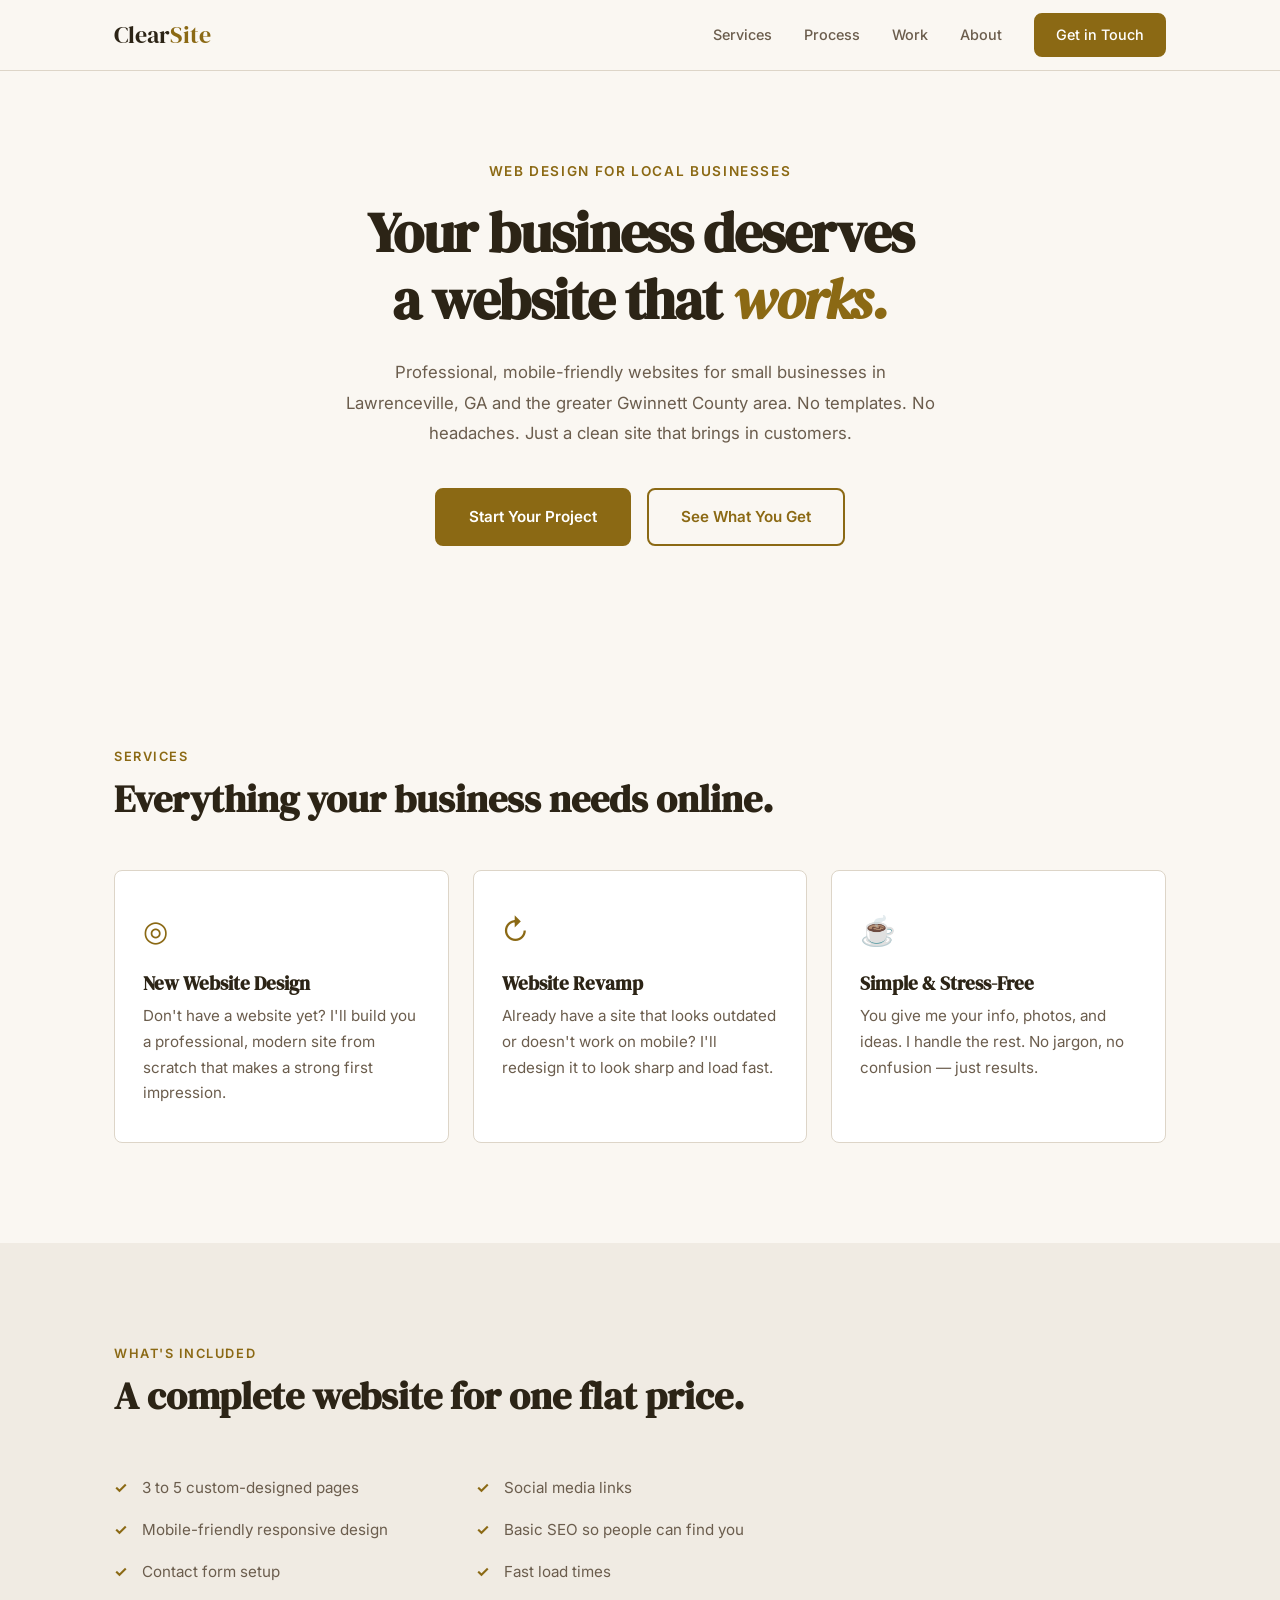
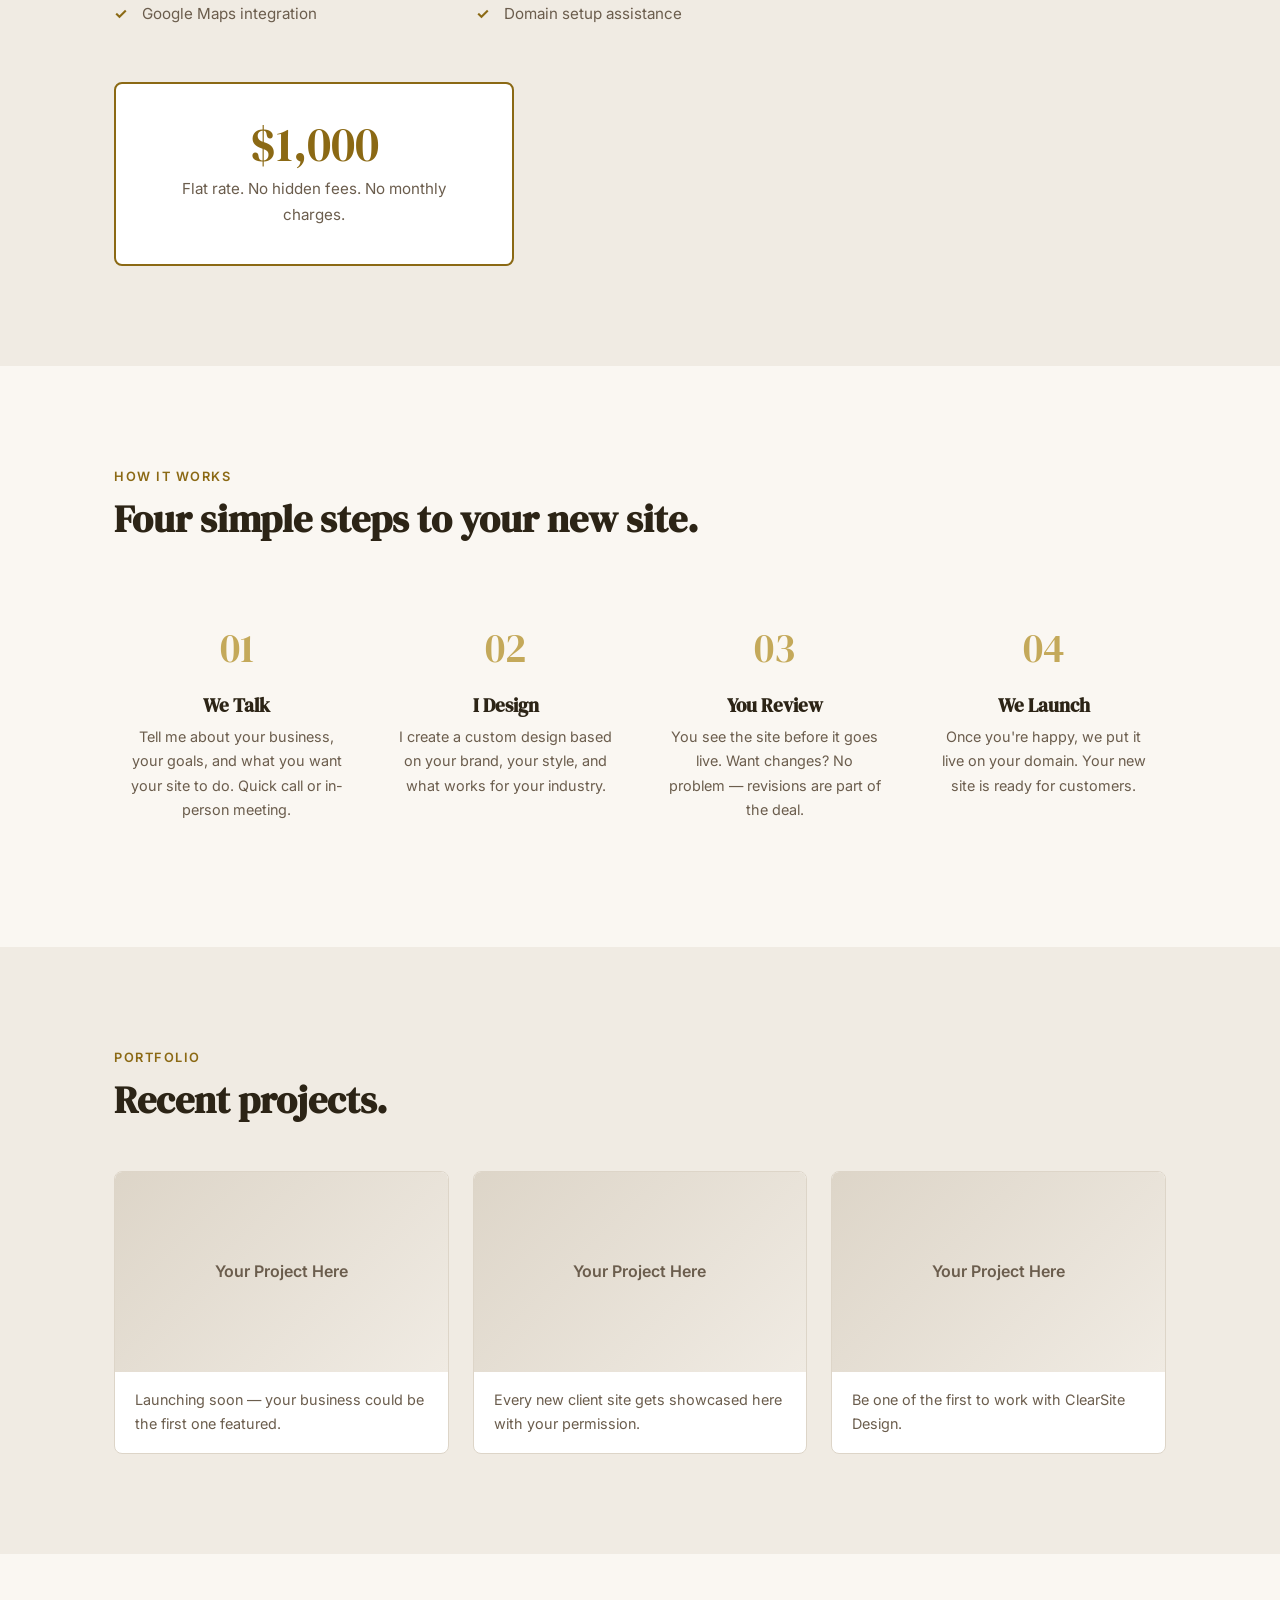
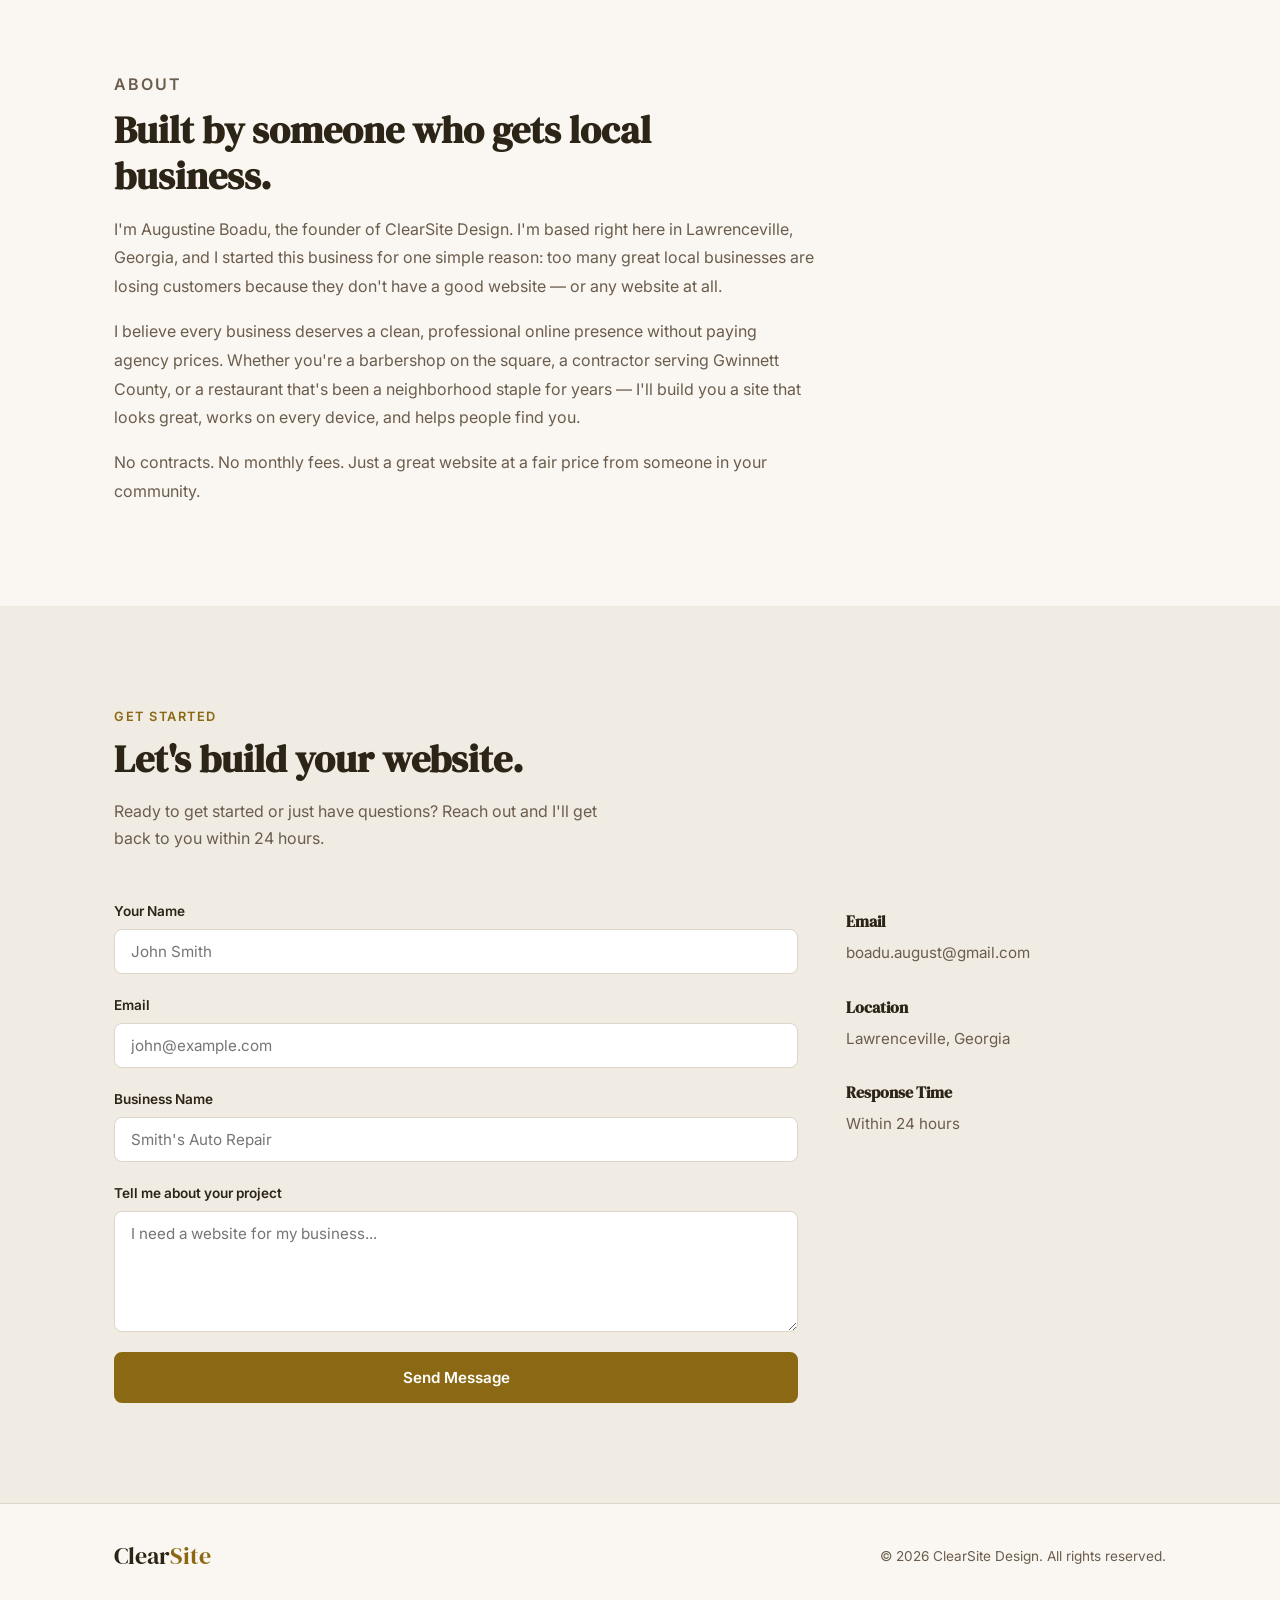
==== index.html @ ae298e4c "Initial ClearSite Design website" ====
<!DOCTYPE html>
<html lang="en">
<head>
    <meta charset="UTF-8">
    <meta name="viewport" content="width=device-width, initial-scale=1.0">
    <meta name="description" content="ClearSite Design — Professional web design for local businesses in Lawrenceville, GA and the greater Gwinnett County area.">
    <title>ClearSite Design | Web Design for Local Businesses</title>
    <link rel="preconnect" href="https://fonts.googleapis.com">
    <link rel="preconnect" href="https://fonts.gstatic.com" crossorigin>
    <link href="https://fonts.googleapis.com/css2?family=DM+Serif+Display&family=Inter:wght@400;500;600&display=swap" rel="stylesheet">
    <link rel="stylesheet" href="styles.css">
</head>
<body>
    <!-- Navigation -->
    <nav class="nav" id="nav">
        <div class="container nav-container">
            <a href="#" class="logo">Clear<span>Site</span></a>
            <button class="nav-toggle" id="nav-toggle" aria-label="Toggle menu">
                <span></span>
                <span></span>
                <span></span>
            </button>
            <ul class="nav-links" id="nav-links">
                <li><a href="#services">Services</a></li>
                <li><a href="#process">Process</a></li>
                <li><a href="#work">Work</a></li>
                <li><a href="#about">About</a></li>
                <li><a href="#contact" class="btn btn-sm">Get in Touch</a></li>
            </ul>
        </div>
    </nav>

    <!-- Hero -->
    <header class="hero">
        <div class="container">
            <p class="hero-tag">Web Design for Local Businesses</p>
            <h1>Your business deserves<br>a website that <em>works.</em></h1>
            <p class="hero-sub">Professional, mobile-friendly websites for small businesses in Lawrenceville, GA and the greater Gwinnett County area. No templates. No headaches. Just a clean site that brings in customers.</p>
            <div class="hero-actions">
                <a href="#contact" class="btn">Start Your Project</a>
                <a href="#services" class="btn btn-outline">See What You Get</a>
            </div>
        </div>
    </header>

    <!-- Services -->
    <section class="section" id="services">
        <div class="container">
            <p class="section-tag">Services</p>
            <h2>Everything your business needs online.</h2>
            <div class="services-grid">
                <div class="card">
                    <div class="card-icon">&#9678;</div>
                    <h3>New Website Design</h3>
                    <p>Don't have a website yet? I'll build you a professional, modern site from scratch that makes a strong first impression.</p>
                </div>
                <div class="card">
                    <div class="card-icon">&#8635;</div>
                    <h3>Website Revamp</h3>
                    <p>Already have a site that looks outdated or doesn't work on mobile? I'll redesign it to look sharp and load fast.</p>
                </div>
                <div class="card">
                    <div class="card-icon">&#9749;</div>
                    <h3>Simple & Stress-Free</h3>
                    <p>You give me your info, photos, and ideas. I handle the rest. No jargon, no confusion — just results.</p>
                </div>
            </div>
        </div>
    </section>

    <!-- What's Included -->
    <section class="section section-alt" id="included">
        <div class="container">
            <p class="section-tag">What's Included</p>
            <h2>A complete website for one flat price.</h2>
            <div class="included-grid">
                <ul class="check-list">
                    <li>3 to 5 custom-designed pages</li>
                    <li>Mobile-friendly responsive design</li>
                    <li>Contact form setup</li>
                    <li>Google Maps integration</li>
                </ul>
                <ul class="check-list">
                    <li>Social media links</li>
                    <li>Basic SEO so people can find you</li>
                    <li>Fast load times</li>
                    <li>Domain setup assistance</li>
                </ul>
            </div>
            <div class="pricing-callout">
                <p class="price">$1,000</p>
                <p class="price-desc">Flat rate. No hidden fees. No monthly charges.</p>
            </div>
        </div>
    </section>

    <!-- Process -->
    <section class="section" id="process">
        <div class="container">
            <p class="section-tag">How It Works</p>
            <h2>Four simple steps to your new site.</h2>
            <div class="process-grid">
                <div class="step">
                    <div class="step-num">01</div>
                    <h3>We Talk</h3>
                    <p>Tell me about your business, your goals, and what you want your site to do. Quick call or in-person meeting.</p>
                </div>
                <div class="step">
                    <div class="step-num">02</div>
                    <h3>I Design</h3>
                    <p>I create a custom design based on your brand, your style, and what works for your industry.</p>
                </div>
                <div class="step">
                    <div class="step-num">03</div>
                    <h3>You Review</h3>
                    <p>You see the site before it goes live. Want changes? No problem — revisions are part of the deal.</p>
                </div>
                <div class="step">
                    <div class="step-num">04</div>
                    <h3>We Launch</h3>
                    <p>Once you're happy, we put it live on your domain. Your new site is ready for customers.</p>
                </div>
            </div>
        </div>
    </section>

    <!-- Work / Portfolio -->
    <section class="section section-alt" id="work">
        <div class="container">
            <p class="section-tag">Portfolio</p>
            <h2>Recent projects.</h2>
            <div class="portfolio-grid">
                <div class="portfolio-card">
                    <div class="portfolio-placeholder">Your Project Here</div>
                    <p>Launching soon — your business could be the first one featured.</p>
                </div>
                <div class="portfolio-card">
                    <div class="portfolio-placeholder">Your Project Here</div>
                    <p>Every new client site gets showcased here with your permission.</p>
                </div>
                <div class="portfolio-card">
                    <div class="portfolio-placeholder">Your Project Here</div>
                    <p>Be one of the first to work with ClearSite Design.</p>
                </div>
            </div>
        </div>
    </section>

    <!-- About -->
    <section class="section" id="about">
        <div class="container">
            <div class="about-content">
                <p class="section-tag">About</p>
                <h2>Built by someone who gets local business.</h2>
                <p>I'm Augustine Boadu, the founder of ClearSite Design. I'm based right here in Lawrenceville, Georgia, and I started this business for one simple reason: too many great local businesses are losing customers because they don't have a good website — or any website at all.</p>
                <p>I believe every business deserves a clean, professional online presence without paying agency prices. Whether you're a barbershop on the square, a contractor serving Gwinnett County, or a restaurant that's been a neighborhood staple for years — I'll build you a site that looks great, works on every device, and helps people find you.</p>
                <p>No contracts. No monthly fees. Just a great website at a fair price from someone in your community.</p>
            </div>
        </div>
    </section>

    <!-- Contact -->
    <section class="section section-alt" id="contact">
        <div class="container">
            <p class="section-tag">Get Started</p>
            <h2>Let's build your website.</h2>
            <p class="contact-sub">Ready to get started or just have questions? Reach out and I'll get back to you within 24 hours.</p>
            <div class="contact-content">
                <form class="contact-form" id="contact-form" action="https://formsubmit.co/boadu.august@gmail.com" method="POST">
                    <input type="hidden" name="_subject" value="New inquiry from ClearSite Design website">
                    <input type="hidden" name="_captcha" value="false">
                    <input type="hidden" name="_next" value="#">
                    <div class="form-group">
                        <label for="name">Your Name</label>
                        <input type="text" id="name" name="name" required placeholder="John Smith">
                    </div>
                    <div class="form-group">
                        <label for="email">Email</label>
                        <input type="email" id="email" name="email" required placeholder="john@example.com">
                    </div>
                    <div class="form-group">
                        <label for="business">Business Name</label>
                        <input type="text" id="business" name="business" placeholder="Smith's Auto Repair">
                    </div>
                    <div class="form-group">
                        <label for="message">Tell me about your project</label>
                        <textarea id="message" name="message" rows="5" required placeholder="I need a website for my business..."></textarea>
                    </div>
                    <button type="submit" class="btn btn-full">Send Message</button>
                </form>
                <div class="contact-info">
                    <div class="info-item">
                        <h4>Email</h4>
                        <a href="mailto:boadu.august@gmail.com">boadu.august@gmail.com</a>
                    </div>
                    <div class="info-item">
                        <h4>Location</h4>
                        <p>Lawrenceville, Georgia</p>
                    </div>
                    <div class="info-item">
                        <h4>Response Time</h4>
                        <p>Within 24 hours</p>
                    </div>
                </div>
            </div>
        </div>
    </section>

    <!-- Footer -->
    <footer class="footer">
        <div class="container footer-container">
            <a href="#" class="logo">Clear<span>Site</span></a>
            <p>&copy; 2026 ClearSite Design. All rights reserved.</p>
        </div>
    </footer>

    <script src="script.js"></script>
</body>
</html>
---- styles.css ----
/* ===========================
   ClearSite Design — Styles
   Earth Tone Palette
   =========================== */

:root {
    --color-bg: #FAF7F2;
    --color-bg-alt: #F0EBE3;
    --color-text: #2C2416;
    --color-text-light: #6B5D4D;
    --color-accent: #8B6914;
    --color-accent-hover: #A37D1A;
    --color-accent-light: #C4A95A;
    --color-warm: #D4A574;
    --color-border: #DDD5C8;
    --color-white: #FFFFFF;
    --color-card: #FFFFFF;

    --font-heading: 'DM Serif Display', serif;
    --font-body: 'Inter', sans-serif;

    --max-width: 1100px;
    --radius: 8px;
}

/* Reset */
*, *::before, *::after {
    margin: 0;
    padding: 0;
    box-sizing: border-box;
}

html {
    scroll-behavior: smooth;
    scroll-padding-top: 80px;
}

body {
    font-family: var(--font-body);
    background: var(--color-bg);
    color: var(--color-text);
    line-height: 1.7;
    font-size: 16px;
    -webkit-font-smoothing: antialiased;
}

img {
    max-width: 100%;
    display: block;
}

a {
    color: var(--color-accent);
    text-decoration: none;
    transition: color 0.2s;
}

a:hover {
    color: var(--color-accent-hover);
}

.container {
    max-width: var(--max-width);
    margin: 0 auto;
    padding: 0 24px;
}

/* ===========================
   Typography
   =========================== */

h1, h2, h3 {
    font-family: var(--font-heading);
    line-height: 1.2;
    color: var(--color-text);
}

h1 {
    font-size: clamp(2.2rem, 5vw, 3.5rem);
    letter-spacing: -0.02em;
}

h1 em {
    font-style: italic;
    color: var(--color-accent);
}

h2 {
    font-size: clamp(1.6rem, 3.5vw, 2.4rem);
    margin-bottom: 16px;
}

h3 {
    font-size: 1.2rem;
    margin-bottom: 8px;
}

/* ===========================
   Buttons
   =========================== */

.btn {
    display: inline-block;
    padding: 14px 32px;
    background: var(--color-accent);
    color: var(--color-white);
    font-family: var(--font-body);
    font-size: 0.95rem;
    font-weight: 600;
    border: 2px solid var(--color-accent);
    border-radius: var(--radius);
    cursor: pointer;
    transition: all 0.25s;
    text-align: center;
}

.btn:hover {
    background: var(--color-accent-hover);
    border-color: var(--color-accent-hover);
    color: var(--color-white);
    transform: translateY(-1px);
}

.btn-outline {
    background: transparent;
    color: var(--color-accent);
}

.btn-outline:hover {
    background: var(--color-accent);
    color: var(--color-white);
}

.btn-sm {
    padding: 8px 20px;
    font-size: 0.85rem;
}

.btn-full {
    width: 100%;
}

/* ===========================
   Navigation
   =========================== */

.nav {
    position: fixed;
    top: 0;
    left: 0;
    right: 0;
    z-index: 1000;
    background: rgba(250, 247, 242, 0.95);
    backdrop-filter: blur(10px);
    border-bottom: 1px solid var(--color-border);
    transition: box-shadow 0.3s;
}

.nav.scrolled {
    box-shadow: 0 2px 20px rgba(44, 36, 22, 0.08);
}

.nav-container {
    display: flex;
    align-items: center;
    justify-content: space-between;
    height: 70px;
}

.logo {
    font-family: var(--font-heading);
    font-size: 1.5rem;
    color: var(--color-text);
}

.logo:hover {
    color: var(--color-text);
}

.logo span {
    color: var(--color-accent);
}

.nav-links {
    display: flex;
    align-items: center;
    gap: 32px;
    list-style: none;
}

.nav-links a {
    font-size: 0.9rem;
    font-weight: 500;
    color: var(--color-text-light);
}

.nav-links a:hover {
    color: var(--color-accent);
}

.nav-links .btn {
    color: var(--color-white);
}

.nav-toggle {
    display: none;
    flex-direction: column;
    gap: 5px;
    background: none;
    border: none;
    cursor: pointer;
    padding: 4px;
}

.nav-toggle span {
    width: 24px;
    height: 2px;
    background: var(--color-text);
    transition: all 0.3s;
}

/* ===========================
   Hero
   =========================== */

.hero {
    padding: 160px 0 100px;
    text-align: center;
}

.hero-tag {
    font-size: 0.85rem;
    font-weight: 600;
    text-transform: uppercase;
    letter-spacing: 0.12em;
    color: var(--color-accent);
    margin-bottom: 16px;
}

.hero h1 {
    margin-bottom: 24px;
}

.hero-sub {
    max-width: 600px;
    margin: 0 auto 40px;
    font-size: 1.05rem;
    color: var(--color-text-light);
    line-height: 1.8;
}

.hero-actions {
    display: flex;
    gap: 16px;
    justify-content: center;
    flex-wrap: wrap;
}

/* ===========================
   Sections
   =========================== */

.section {
    padding: 100px 0;
}

.section-alt {
    background: var(--color-bg-alt);
}

.section-tag {
    font-size: 0.8rem;
    font-weight: 600;
    text-transform: uppercase;
    letter-spacing: 0.12em;
    color: var(--color-accent);
    margin-bottom: 8px;
}

/* ===========================
   Services Grid
   =========================== */

.services-grid {
    display: grid;
    grid-template-columns: repeat(3, 1fr);
    gap: 24px;
    margin-top: 48px;
}

.card {
    background: var(--color-card);
    padding: 36px 28px;
    border-radius: var(--radius);
    border: 1px solid var(--color-border);
    transition: transform 0.25s, box-shadow 0.25s;
}

.card:hover {
    transform: translateY(-4px);
    box-shadow: 0 12px 32px rgba(44, 36, 22, 0.08);
}

.card-icon {
    font-size: 1.8rem;
    margin-bottom: 16px;
    color: var(--color-accent);
}

.card p {
    color: var(--color-text-light);
    font-size: 0.95rem;
}

/* ===========================
   What's Included
   =========================== */

.included-grid {
    display: grid;
    grid-template-columns: 1fr 1fr;
    gap: 24px;
    margin-top: 48px;
    max-width: 700px;
}

.check-list {
    list-style: none;
}

.check-list li {
    padding: 8px 0;
    padding-left: 28px;
    position: relative;
    color: var(--color-text-light);
    font-size: 0.95rem;
}

.check-list li::before {
    content: "\2713";
    position: absolute;
    left: 0;
    color: var(--color-accent);
    font-weight: 700;
}

.pricing-callout {
    margin-top: 48px;
    padding: 36px;
    background: var(--color-white);
    border: 2px solid var(--color-accent);
    border-radius: var(--radius);
    text-align: center;
    max-width: 400px;
}

.price {
    font-family: var(--font-heading);
    font-size: 3rem;
    color: var(--color-accent);
    line-height: 1;
}

.price-desc {
    color: var(--color-text-light);
    margin-top: 8px;
    font-size: 0.95rem;
}

/* ===========================
   Process
   =========================== */

.process-grid {
    display: grid;
    grid-template-columns: repeat(4, 1fr);
    gap: 24px;
    margin-top: 48px;
}

.step {
    text-align: center;
    padding: 24px 16px;
}

.step-num {
    font-family: var(--font-heading);
    font-size: 2.5rem;
    color: var(--color-accent-light);
    margin-bottom: 12px;
}

.step p {
    color: var(--color-text-light);
    font-size: 0.9rem;
}

/* ===========================
   Portfolio
   =========================== */

.portfolio-grid {
    display: grid;
    grid-template-columns: repeat(3, 1fr);
    gap: 24px;
    margin-top: 48px;
}

.portfolio-card {
    border-radius: var(--radius);
    overflow: hidden;
    border: 1px solid var(--color-border);
    background: var(--color-white);
}

.portfolio-placeholder {
    height: 200px;
    background: linear-gradient(135deg, var(--color-border) 0%, var(--color-bg-alt) 100%);
    display: flex;
    align-items: center;
    justify-content: center;
    font-weight: 600;
    color: var(--color-text-light);
    font-size: 1rem;
}

.portfolio-card p {
    padding: 16px 20px;
    font-size: 0.9rem;
    color: var(--color-text-light);
}

/* ===========================
   About
   =========================== */

.about-content {
    max-width: 700px;
}

.about-content p {
    margin-top: 16px;
    color: var(--color-text-light);
    font-size: 1rem;
    line-height: 1.8;
}

/* ===========================
   Contact
   =========================== */

.contact-sub {
    color: var(--color-text-light);
    max-width: 500px;
    margin-bottom: 48px;
}

.contact-content {
    display: grid;
    grid-template-columns: 1fr 320px;
    gap: 48px;
    align-items: start;
}

.contact-form {
    display: flex;
    flex-direction: column;
    gap: 20px;
}

.form-group {
    display: flex;
    flex-direction: column;
    gap: 6px;
}

.form-group label {
    font-size: 0.85rem;
    font-weight: 600;
    color: var(--color-text);
}

.form-group input,
.form-group textarea {
    font-family: var(--font-body);
    font-size: 0.95rem;
    padding: 12px 16px;
    border: 1px solid var(--color-border);
    border-radius: var(--radius);
    background: var(--color-white);
    color: var(--color-text);
    transition: border-color 0.2s;
    outline: none;
}

.form-group input:focus,
.form-group textarea:focus {
    border-color: var(--color-accent);
}

.form-group textarea {
    resize: vertical;
}

.contact-info {
    display: flex;
    flex-direction: column;
    gap: 28px;
    padding-top: 8px;
}

.info-item h4 {
    font-family: var(--font-heading);
    font-size: 1rem;
    margin-bottom: 4px;
}

.info-item p,
.info-item a {
    color: var(--color-text-light);
    font-size: 0.95rem;
}

/* ===========================
   Footer
   =========================== */

.footer {
    padding: 32px 0;
    border-top: 1px solid var(--color-border);
}

.footer-container {
    display: flex;
    align-items: center;
    justify-content: space-between;
}

.footer p {
    font-size: 0.85rem;
    color: var(--color-text-light);
}

/* ===========================
   Responsive
   =========================== */

@media (max-width: 900px) {
    .services-grid,
    .process-grid,
    .portfolio-grid {
        grid-template-columns: 1fr 1fr;
    }

    .contact-content {
        grid-template-columns: 1fr;
    }
}

@media (max-width: 650px) {
    .nav-toggle {
        display: flex;
    }

    .nav-links {
        position: fixed;
        top: 70px;
        left: 0;
        right: 0;
        background: var(--color-bg);
        flex-direction: column;
        padding: 24px;
        gap: 20px;
        border-bottom: 1px solid var(--color-border);
        transform: translateY(-120%);
        transition: transform 0.3s;
    }

    .nav-links.open {
        transform: translateY(0);
    }

    .services-grid,
    .process-grid,
    .portfolio-grid {
        grid-template-columns: 1fr;
    }

    .included-grid {
        grid-template-columns: 1fr;
    }

    .hero {
        padding: 130px 0 70px;
    }

    .section {
        padding: 70px 0;
    }

    .hero-actions {
        flex-direction: column;
        align-items: center;
    }

    .footer-container {
        flex-direction: column;
        gap: 12px;
        text-align: center;
    }
}
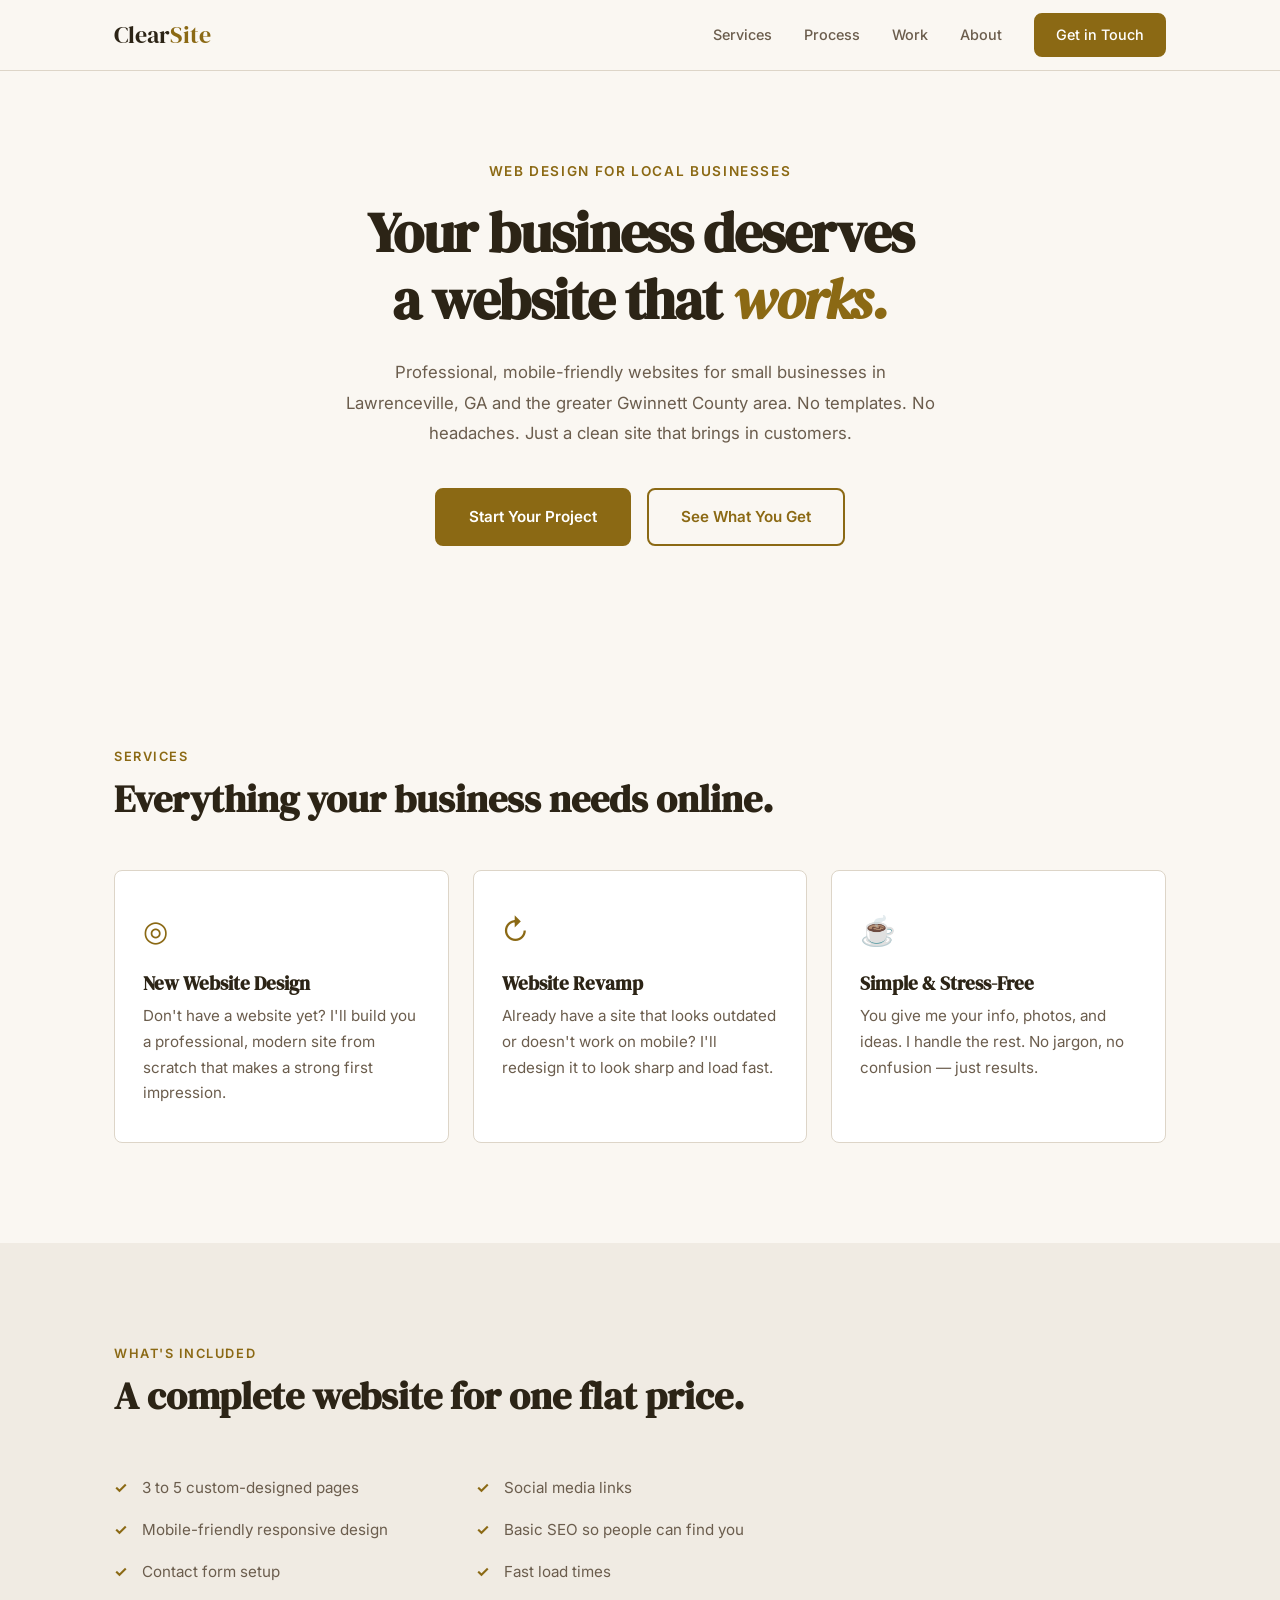
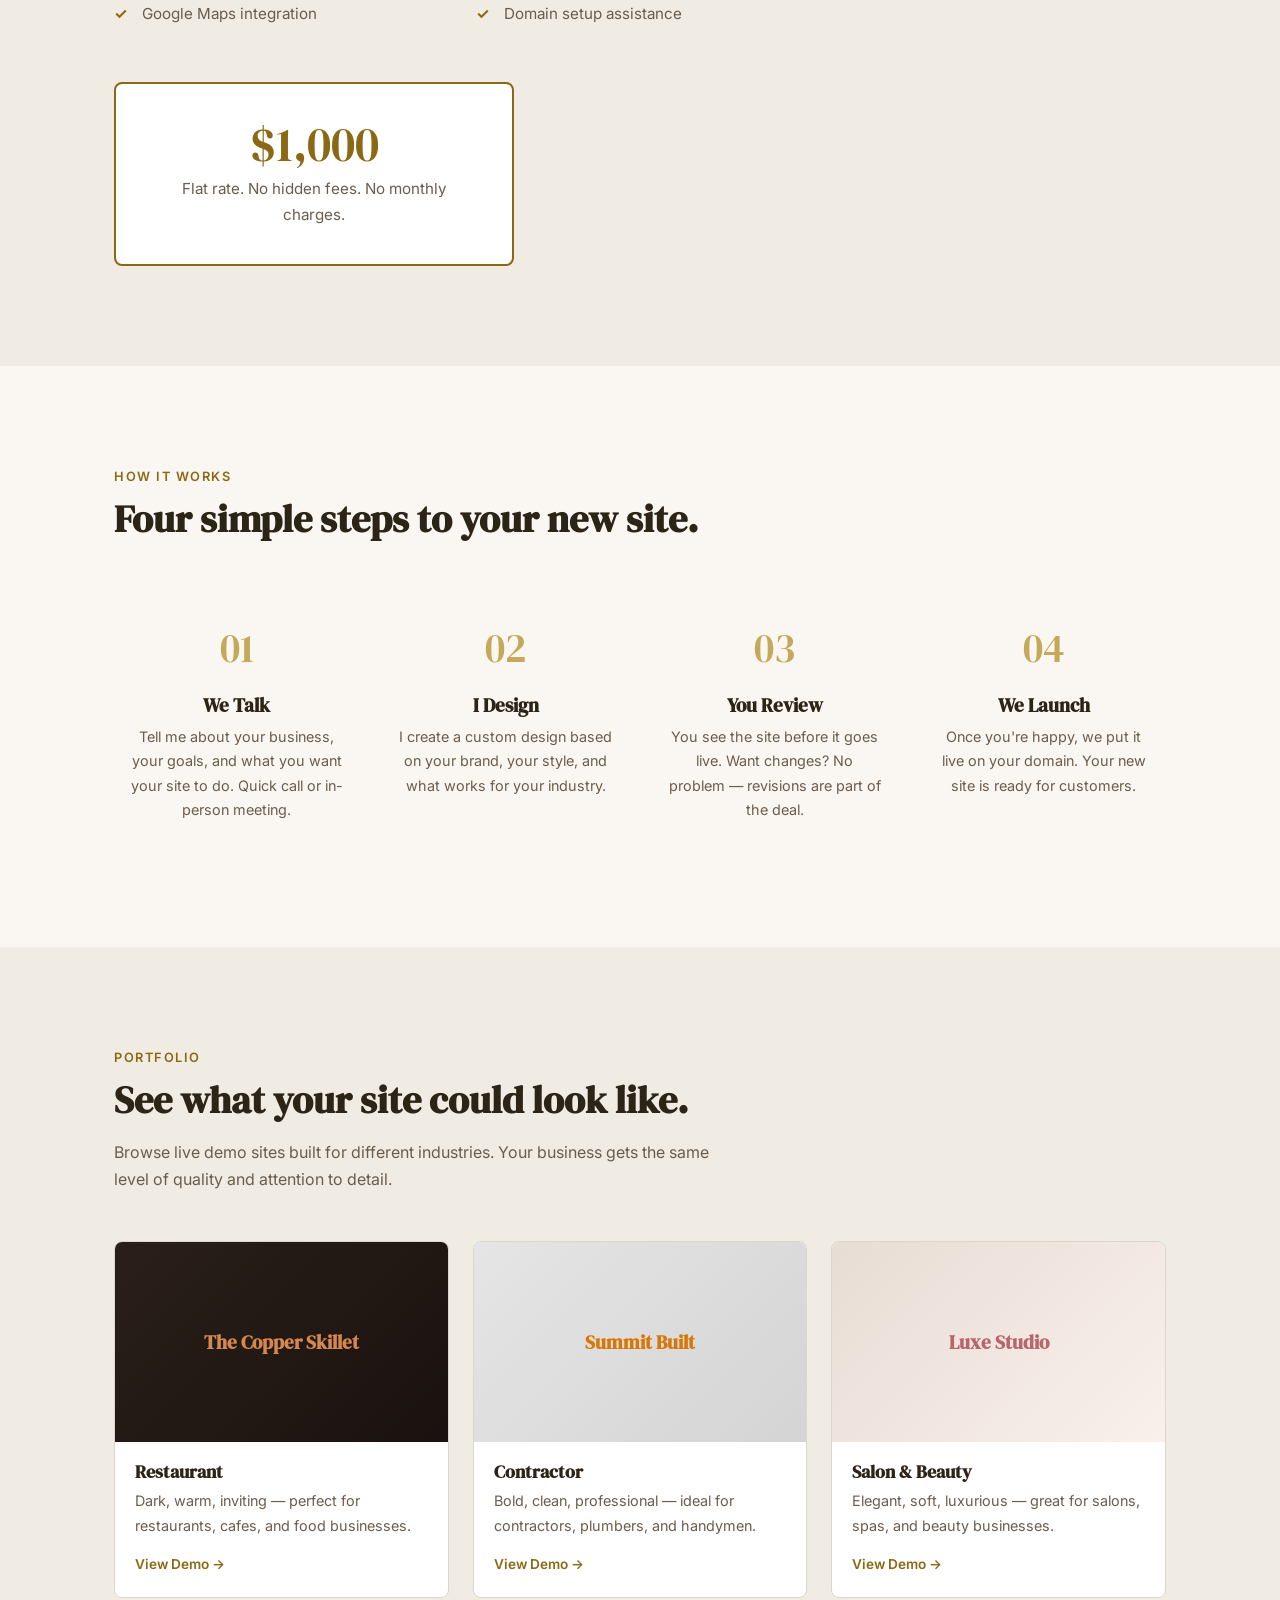
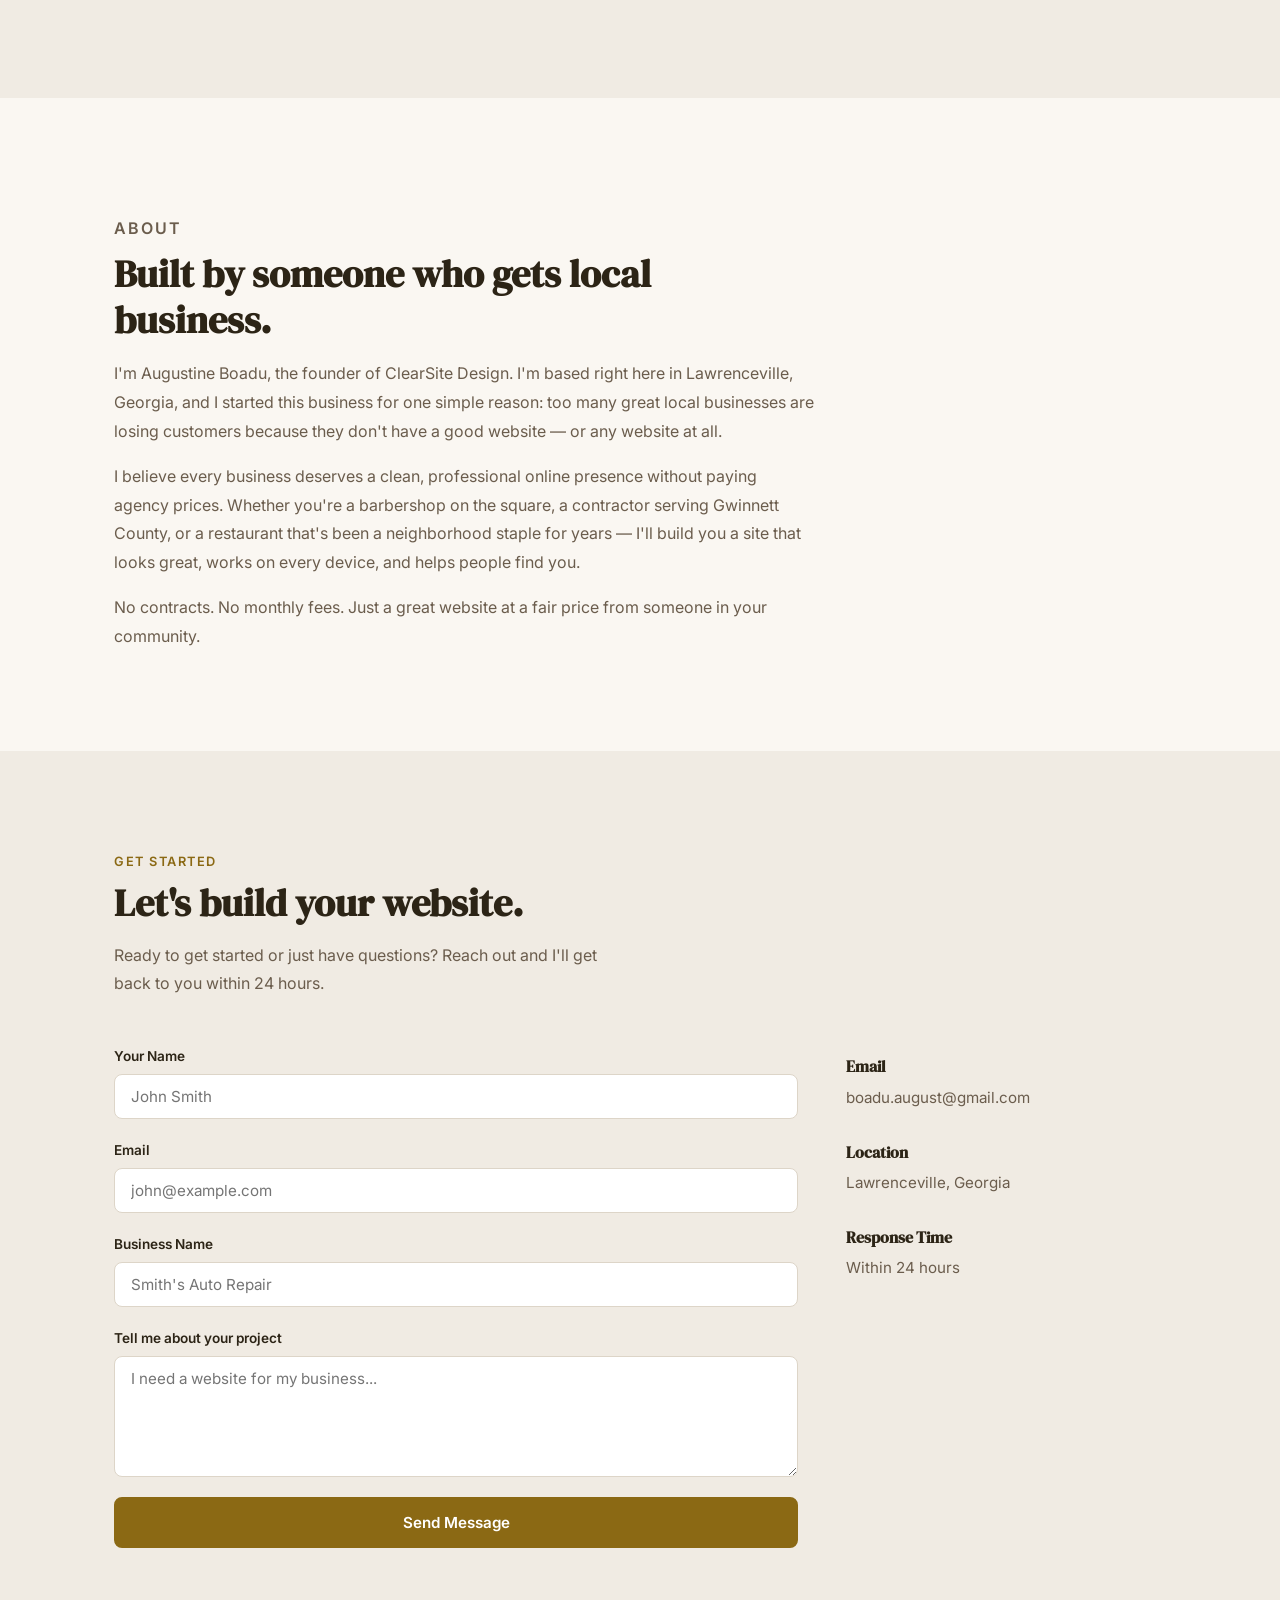
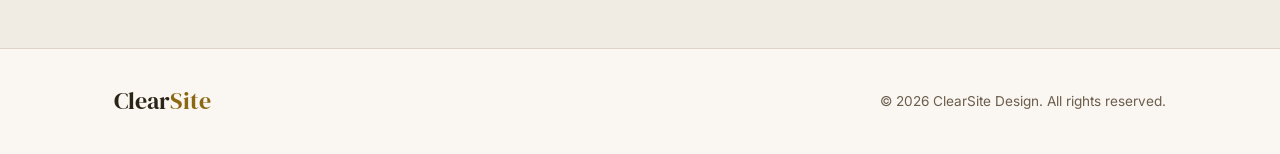
==== commit 309bdb24: "Add demo links to homepage portfolio section" ====
--- a/index.html
+++ b/index.html
@@ -128,20 +128,39 @@
     <section class="section section-alt" id="work">
         <div class="container">
             <p class="section-tag">Portfolio</p>
-            <h2>Recent projects.</h2>
+            <h2>See what your site could look like.</h2>
+            <p class="portfolio-sub">Browse live demo sites built for different industries. Your business gets the same level of quality and attention to detail.</p>
             <div class="portfolio-grid">
-                <div class="portfolio-card">
-                    <div class="portfolio-placeholder">Your Project Here</div>
-                    <p>Launching soon — your business could be the first one featured.</p>
-                </div>
-                <div class="portfolio-card">
-                    <div class="portfolio-placeholder">Your Project Here</div>
-                    <p>Every new client site gets showcased here with your permission.</p>
-                </div>
-                <div class="portfolio-card">
-                    <div class="portfolio-placeholder">Your Project Here</div>
-                    <p>Be one of the first to work with ClearSite Design.</p>
-                </div>
+                <a href="/demos/restaurant/" class="portfolio-card portfolio-link">
+                    <div class="portfolio-placeholder" style="background: linear-gradient(135deg, #2A1F18, #1A1210);">
+                        <span style="color: #D4874E;">The Copper Skillet</span>
+                    </div>
+                    <div class="portfolio-info">
+                        <h3>Restaurant</h3>
+                        <p>Dark, warm, inviting — perfect for restaurants, cafes, and food businesses.</p>
+                        <span class="view-demo">View Demo &rarr;</span>
+                    </div>
+                </a>
+                <a href="/demos/contractor/" class="portfolio-card portfolio-link">
+                    <div class="portfolio-placeholder" style="background: linear-gradient(135deg, #E5E5E5, #D4D4D4);">
+                        <span style="color: #D97706;">Summit Built</span>
+                    </div>
+                    <div class="portfolio-info">
+                        <h3>Contractor</h3>
+                        <p>Bold, clean, professional — ideal for contractors, plumbers, and handymen.</p>
+                        <span class="view-demo">View Demo &rarr;</span>
+                    </div>
+                </a>
+                <a href="/demos/salon/" class="portfolio-card portfolio-link">
+                    <div class="portfolio-placeholder" style="background: linear-gradient(135deg, #E8DDD5, #F9F0EA);">
+                        <span style="color: #B8656C;">Luxe Studio</span>
+                    </div>
+                    <div class="portfolio-info">
+                        <h3>Salon & Beauty</h3>
+                        <p>Elegant, soft, luxurious — great for salons, spas, and beauty businesses.</p>
+                        <span class="view-demo">View Demo &rarr;</span>
+                    </div>
+                </a>
             </div>
         </div>
     </section>
--- a/styles.css
+++ b/styles.css
@@ -399,6 +399,13 @@
    Portfolio
    =========================== */
 
+.portfolio-sub {
+    color: var(--color-text-light);
+    margin-top: 8px;
+    margin-bottom: 0;
+    max-width: 600px;
+}
+
 .portfolio-grid {
     display: grid;
     grid-template-columns: repeat(3, 1fr);
@@ -411,23 +418,54 @@
     overflow: hidden;
     border: 1px solid var(--color-border);
     background: var(--color-white);
+    transition: transform 0.25s, box-shadow 0.25s;
+}
+
+.portfolio-card:hover {
+    transform: translateY(-4px);
+    box-shadow: 0 12px 32px rgba(44, 36, 22, 0.1);
+}
+
+.portfolio-link {
+    display: block;
+    text-decoration: none;
+    color: inherit;
+}
+
+.portfolio-link:hover {
+    color: inherit;
 }
 
 .portfolio-placeholder {
     height: 200px;
-    background: linear-gradient(135deg, var(--color-border) 0%, var(--color-bg-alt) 100%);
     display: flex;
     align-items: center;
     justify-content: center;
+    font-weight: 700;
+    font-size: 1.2rem;
+    font-family: var(--font-heading);
+}
+
+.portfolio-info {
+    padding: 20px;
+}
+
+.portfolio-info h3 {
+    font-size: 1.1rem;
+    margin-bottom: 6px;
+    color: var(--color-text);
+}
+
+.portfolio-info p {
+    font-size: 0.9rem;
+    color: var(--color-text-light);
+    margin-bottom: 12px;
+}
+
+.view-demo {
+    font-size: 0.85rem;
     font-weight: 600;
-    color: var(--color-text-light);
-    font-size: 1rem;
-}
-
-.portfolio-card p {
-    padding: 16px 20px;
-    font-size: 0.9rem;
-    color: var(--color-text-light);
+    color: var(--color-accent);
 }
 
 /* ===========================
